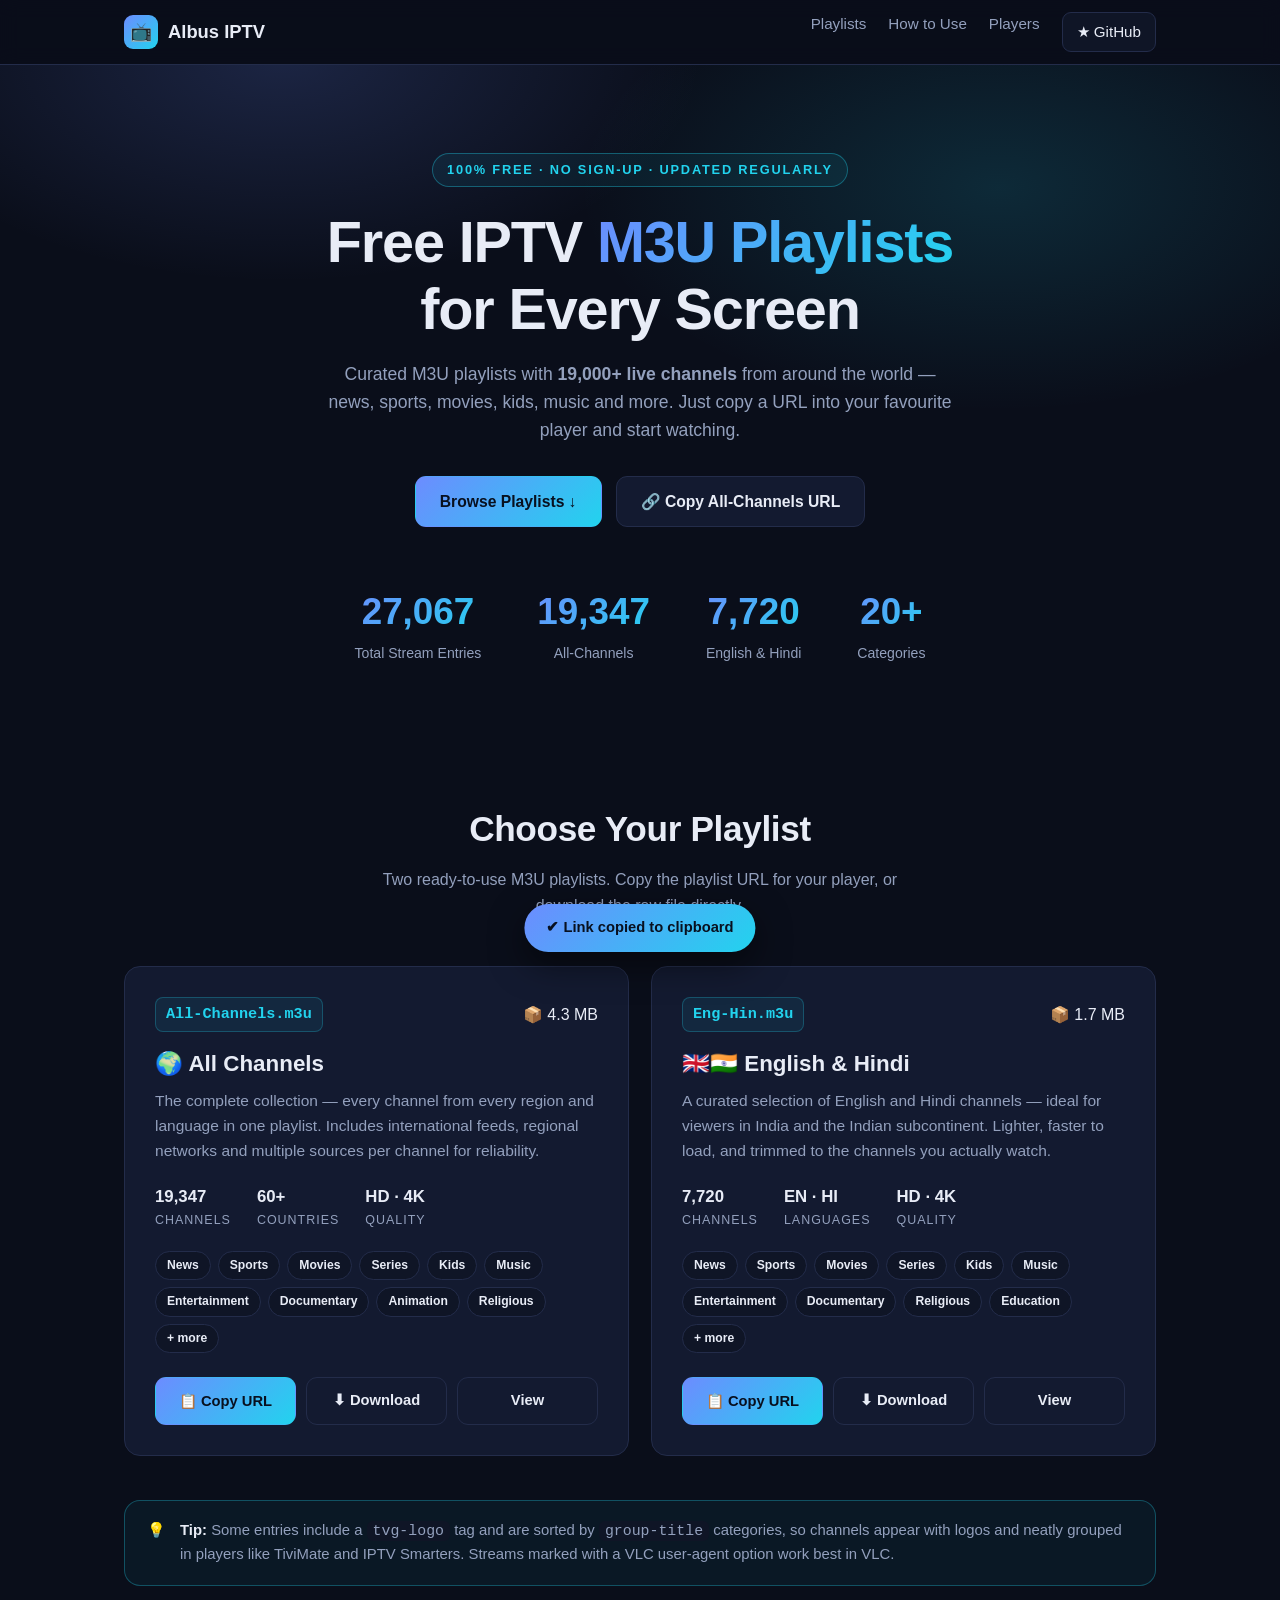
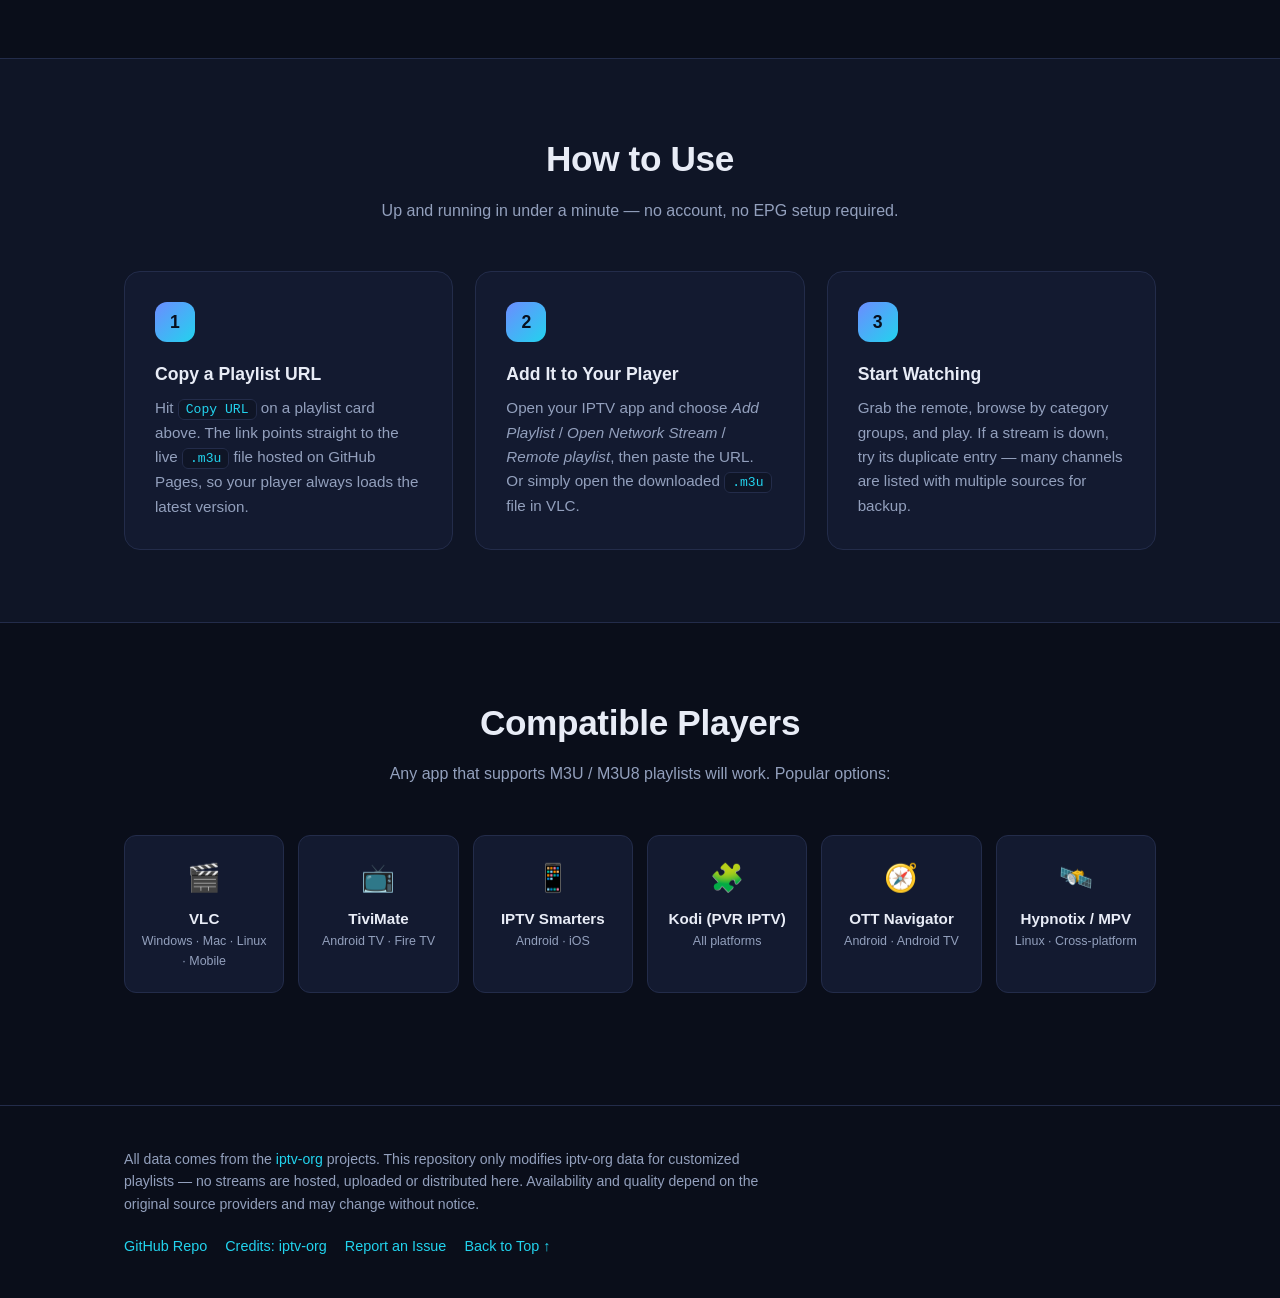
==== index.html @ b6172f41 "Add README and index.html for IPTV project" ====
<!DOCTYPE html>
<html lang="en">
<head>
<meta charset="UTF-8">
<meta name="viewport" content="width=device-width, initial-scale=1.0">
<title>Albus IPTV — Free M3U Playlists</title>
<meta name="description" content="Free IPTV M3U playlists with 19,000+ live TV channels. All-Channels (worldwide) and Eng-Hin (English & Hindi) playlists for VLC, TiviMate, Kodi, IPTV Smarters and more.">
<link rel="icon" href="data:image/svg+xml,%3Csvg xmlns='http://www.w3.org/2000/svg' viewBox='0 0 100 100'%3E%3Ctext y='.9em' font-size='90'%3E%F0%9F%93%BA%3C/text%3E%3C/svg%3E">
<style>
  :root {
    --bg: #0a0e1a;
    --bg-soft: #0f1526;
    --card: #131a30;
    --card-border: #232c4a;
    --text: #e8ecf6;
    --muted: #93a0bd;
    --accent: #6c8cff;
    --accent-2: #22d3ee;
    --gradient: linear-gradient(135deg, #6c8cff 0%, #22d3ee 100%);
    --radius: 16px;
  }
  * { margin: 0; padding: 0; box-sizing: border-box; }
  html { scroll-behavior: smooth; }
  body {
    font-family: -apple-system, BlinkMacSystemFont, "Segoe UI", Roboto, Helvetica, Arial, sans-serif;
    background: var(--bg);
    color: var(--text);
    line-height: 1.6;
  }
  a { color: var(--accent-2); text-decoration: none; }
  a:hover { text-decoration: underline; }

  .container { max-width: 1080px; margin: 0 auto; padding: 0 24px; }

  /* Nav */
  nav {
    position: sticky; top: 0; z-index: 50;
    background: rgba(10, 14, 26, 0.85);
    backdrop-filter: blur(10px);
    border-bottom: 1px solid var(--card-border);
  }
  .nav-inner { display: flex; align-items: center; justify-content: space-between; height: 64px; }
  .logo { font-weight: 700; font-size: 1.15rem; color: var(--text); display: flex; align-items: center; gap: 10px; }
  .logo:hover { text-decoration: none; }
  .logo-badge {
    width: 34px; height: 34px; border-radius: 9px;
    background: var(--gradient); display: grid; place-items: center; font-size: 18px;
  }
  .nav-links { display: flex; gap: 22px; font-size: 0.95rem; }
  .nav-links a { color: var(--muted); }
  .nav-links a:hover { color: var(--text); }
  .nav-links .btn-gh {
    color: var(--text); border: 1px solid var(--card-border);
    padding: 7px 14px; border-radius: 9px; background: var(--bg-soft);
  }
  .nav-links .btn-gh:hover { border-color: var(--accent); text-decoration: none; }

  /* Hero */
  .hero { text-align: center; padding: 88px 24px 64px; position: relative; overflow: hidden; }
  .hero::before {
    content: ""; position: absolute; inset: -40% -20% auto; height: 130%;
    background:
      radial-gradient(600px 320px at 30% 30%, rgba(108, 140, 255, 0.18), transparent 70%),
      radial-gradient(600px 320px at 70% 45%, rgba(34, 211, 238, 0.14), transparent 70%);
    pointer-events: none;
  }
  .hero > * { position: relative; }
  .hero .eyebrow {
    display: inline-block; font-size: 0.8rem; font-weight: 600; letter-spacing: 0.14em;
    text-transform: uppercase; color: var(--accent-2);
    border: 1px solid rgba(34, 211, 238, 0.35); border-radius: 999px;
    padding: 6px 14px; margin-bottom: 22px; background: rgba(34, 211, 238, 0.07);
  }
  .hero h1 {
    font-size: clamp(2.2rem, 6vw, 3.6rem); font-weight: 800; line-height: 1.15;
    letter-spacing: -0.02em;
  }
  .hero h1 .grad {
    background: var(--gradient);
    -webkit-background-clip: text; background-clip: text;
    -webkit-text-fill-color: transparent; color: transparent;
  }
  .hero p.sub {
    max-width: 640px; margin: 18px auto 32px; color: var(--muted);
    font-size: 1.1rem;
  }
  .hero-ctas { display: flex; gap: 14px; justify-content: center; flex-wrap: wrap; }

  .btn {
    display: inline-flex; align-items: center; gap: 9px;
    padding: 12px 24px; border-radius: 11px; font-weight: 600; font-size: 0.98rem;
    cursor: pointer; border: 1px solid transparent; transition: 0.18s ease;
  }
  .btn:hover { text-decoration: none; transform: translateY(-2px); }
  .btn-primary { background: var(--gradient); color: #08101f; }
  .btn-primary:hover { box-shadow: 0 10px 30px rgba(84, 150, 255, 0.35); }
  .btn-ghost { background: var(--card); border-color: var(--card-border); color: var(--text); }
  .btn-ghost:hover { border-color: var(--accent); }

  .hero-stats {
    display: flex; justify-content: center; gap: clamp(18px, 5vw, 56px);
    margin-top: 56px; flex-wrap: wrap;
  }
  .stat { text-align: center; }
  .stat .num {
    font-size: clamp(1.6rem, 4vw, 2.3rem); font-weight: 800;
    background: var(--gradient);
    -webkit-background-clip: text; background-clip: text;
    -webkit-text-fill-color: transparent; color: transparent;
  }
  .stat .lbl { color: var(--muted); font-size: 0.88rem; }

  /* Sections */
  section { padding: 72px 0; }
  .section-head { text-align: center; margin-bottom: 48px; }
  .section-head h2 { font-size: clamp(1.6rem, 4vw, 2.2rem); font-weight: 800; letter-spacing: -0.01em; }
  .section-head p { color: var(--muted); max-width: 560px; margin: 10px auto 0; }

  /* Playlist cards */
  .grid-2 { display: grid; grid-template-columns: repeat(auto-fit, minmax(320px, 1fr)); gap: 22px; }
  .card {
    background: var(--card); border: 1px solid var(--card-border);
    border-radius: var(--radius); padding: 30px;
    display: flex; flex-direction: column; transition: 0.2s ease;
  }
  .card:hover { transform: translateY(-4px); border-color: rgba(108, 140, 255, 0.55); box-shadow: 0 18px 44px rgba(0, 0, 0, 0.4); }
  .card .card-top { display: flex; align-items: center; justify-content: space-between; margin-bottom: 14px; }
  .card .file-name {
    font-family: ui-monospace, SFMono-Regular, Menlo, Consolas, monospace;
    font-size: 0.95rem; font-weight: 600; color: var(--accent-2);
    background: rgba(34, 211, 238, 0.08); border: 1px solid rgba(34, 211, 238, 0.25);
    border-radius: 8px; padding: 4px 10px; word-break: break-all;
  }
  .card h3 { font-size: 1.4rem; margin-bottom: 8px; }
  .card p.desc { color: var(--muted); font-size: 0.97rem; margin-bottom: 20px; flex-grow: 1; }
  .card .metrics { display: flex; gap: 26px; margin-bottom: 20px; flex-wrap: wrap; }
  .metric .v { font-weight: 700; font-size: 1.05rem; }
  .metric .k { font-size: 0.78rem; color: var(--muted); text-transform: uppercase; letter-spacing: 0.08em; }
  .chips { display: flex; flex-wrap: wrap; gap: 7px; margin-bottom: 24px; }
  .chip {
    font-size: 0.76rem; font-weight: 600; color: var(--text);
    background: var(--bg-soft); border: 1px solid var(--card-border);
    border-radius: 999px; padding: 4px 11px;
  }
  .card-actions { display: flex; gap: 10px; flex-wrap: wrap; }
  .card-actions .btn { flex: 1; justify-content: center; padding: 11px 14px; font-size: 0.92rem; min-width: 130px; }

  /* How to */
  .steps { display: grid; grid-template-columns: repeat(auto-fit, minmax(260px, 1fr)); gap: 22px; counter-reset: step; }
  .step {
    background: var(--card); border: 1px solid var(--card-border);
    border-radius: var(--radius); padding: 30px; position: relative;
  }
  .step .n {
    width: 40px; height: 40px; border-radius: 12px; background: var(--gradient);
    color: #08101f; font-weight: 800; font-size: 1.1rem;
    display: grid; place-items: center; margin-bottom: 18px;
  }
  .step h3 { font-size: 1.1rem; margin-bottom: 8px; }
  .step p { color: var(--muted); font-size: 0.95rem; }
  .step code {
    background: var(--bg-soft); border: 1px solid var(--card-border);
    border-radius: 6px; padding: 2px 7px; font-size: 0.86em; color: var(--accent-2);
  }

  /* Players */
  .players { display: grid; grid-template-columns: repeat(auto-fit, minmax(160px, 1fr)); gap: 14px; }
  .player {
    background: var(--card); border: 1px solid var(--card-border); border-radius: 12px;
    padding: 20px 16px; text-align: center; transition: 0.18s;
  }
  .player:hover { border-color: var(--accent); transform: translateY(-3px); }
  .player .ico { font-size: 1.7rem; margin-bottom: 8px; }
  .player .name { font-weight: 700; font-size: 0.95rem; }
  .player .plat { font-size: 0.78rem; color: var(--muted); }

  /* Note box */
  .note {
    margin-top: 44px; border: 1px solid rgba(34, 211, 238, 0.3); border-radius: var(--radius);
    background: rgba(34, 211, 238, 0.05); padding: 18px 22px;
    display: flex; gap: 14px; align-items: flex-start; font-size: 0.93rem; color: var(--muted);
  }
  .note strong { color: var(--text); }

  /* Footer */
  footer { border-top: 1px solid var(--card-border); padding: 42px 0; margin-top: 40px; }
  .foot-inner { display: flex; justify-content: space-between; gap: 20px; flex-wrap: wrap; align-items: center; }
  .foot-inner p { color: var(--muted); font-size: 0.88rem; max-width: 640px; }
  .foot-links { display: flex; gap: 18px; font-size: 0.9rem; }

  /* Toast */
  #toast {
    position: fixed; bottom: 28px; left: 50%; transform: translateX(-50%) translateY(80px);
    background: var(--gradient); color: #08101f; font-weight: 700;
    padding: 12px 22px; border-radius: 999px; font-size: 0.92rem;
    box-shadow: 0 12px 34px rgba(0, 0, 0, 0.5); transition: transform 0.25s ease; z-index: 99;
  }
  #toast.show { transform: translateX(-50%) translateY(0); }

  @media (max-width: 640px) {
    .nav-links a:not(.btn-gh) { display: none; }
    .hero { padding: 60px 16px 48px; }
    section { padding: 52px 0; }
  }
</style>
</head>
<body>

<nav>
  <div class="container nav-inner">
    <a class="logo" href="#top">
      <span class="logo-badge">📺</span> Albus&nbsp;IPTV
    </a>
    <div class="nav-links">
      <a href="#playlists">Playlists</a>
      <a href="#how-to">How to Use</a>
      <a href="#players">Players</a>
      <a class="btn-gh" href="https://github.com/albus-percival/iptv" target="_blank" rel="noopener">★ GitHub</a>
    </div>
  </div>
</nav>

<header class="hero" id="top">
  <span class="eyebrow">100% Free · No Sign-up · Updated Regularly</span>
  <h1>Free IPTV <span class="grad">M3U Playlists</span><br>for Every Screen</h1>
  <p class="sub">
    Curated M3U playlists with <strong>19,000+ live channels</strong> from around the world —
    news, sports, movies, kids, music and more. Just copy a URL into your favourite player and start watching.
  </p>
  <div class="hero-ctas">
    <a class="btn btn-primary" href="#playlists">Browse Playlists ↓</a>
    <button class="btn btn-ghost" onclick="copyPlaylist('All-Channels.m3u', this)">🔗 Copy All-Channels URL</button>
  </div>
  <div class="hero-stats">
    <div class="stat"><div class="num">27,067</div><div class="lbl">Total Stream Entries</div></div>
    <div class="stat"><div class="num">19,347</div><div class="lbl">All-Channels</div></div>
    <div class="stat"><div class="num">7,720</div><div class="lbl">English & Hindi</div></div>
    <div class="stat"><div class="num">20+</div><div class="lbl">Categories</div></div>
  </div>
</header>

<section id="playlists">
  <div class="container">
    <div class="section-head">
      <h2>Choose Your Playlist</h2>
      <p>Two ready-to-use M3U playlists. Copy the playlist URL for your player, or download the raw file directly.</p>
    </div>

    <div class="grid-2">
      <!-- All Channels -->
      <div class="card">
        <div class="card-top">
          <span class="file-name">All-Channels.m3u</span>
          <span title="4.3 MB">📦 4.3&nbsp;MB</span>
        </div>
        <h3>🌍 All Channels</h3>
        <p class="desc">
          The complete collection — every channel from every region and language in one playlist.
          Includes international feeds, regional networks and multiple sources per channel for reliability.
        </p>
        <div class="metrics">
          <div class="metric"><div class="v">19,347</div><div class="k">Channels</div></div>
          <div class="metric"><div class="v">60+</div><div class="k">Countries</div></div>
          <div class="metric"><div class="v">HD · 4K</div><div class="k">Quality</div></div>
        </div>
        <div class="chips">
          <span class="chip">News</span><span class="chip">Sports</span><span class="chip">Movies</span>
          <span class="chip">Series</span><span class="chip">Kids</span><span class="chip">Music</span>
          <span class="chip">Entertainment</span><span class="chip">Documentary</span>
          <span class="chip">Animation</span><span class="chip">Religious</span><span class="chip">+ more</span>
        </div>
        <div class="card-actions">
          <button class="btn btn-primary" onclick="copyPlaylist('All-Channels.m3u', this)">📋 Copy URL</button>
          <a class="btn btn-ghost" href="All-Channels.m3u" download>⬇ Download</a>
          <a class="btn btn-ghost" href="All-Channels.m3u" target="_blank" rel="noopener">View</a>
        </div>
      </div>

      <!-- Eng-Hin -->
      <div class="card">
        <div class="card-top">
          <span class="file-name">Eng-Hin.m3u</span>
          <span title="1.7 MB">📦 1.7&nbsp;MB</span>
        </div>
        <h3>🇬🇧🇮🇳 English & Hindi</h3>
        <p class="desc">
          A curated selection of English and Hindi channels — ideal for viewers in India and the Indian
          subcontinent. Lighter, faster to load, and trimmed to the channels you actually watch.
        </p>
        <div class="metrics">
          <div class="metric"><div class="v">7,720</div><div class="k">Channels</div></div>
          <div class="metric"><div class="v">EN · HI</div><div class="k">Languages</div></div>
          <div class="metric"><div class="v">HD · 4K</div><div class="k">Quality</div></div>
        </div>
        <div class="chips">
          <span class="chip">News</span><span class="chip">Sports</span><span class="chip">Movies</span>
          <span class="chip">Series</span><span class="chip">Kids</span><span class="chip">Music</span>
          <span class="chip">Entertainment</span><span class="chip">Documentary</span>
          <span class="chip">Religious</span><span class="chip">Education</span><span class="chip">+ more</span>
        </div>
        <div class="card-actions">
          <button class="btn btn-primary" onclick="copyPlaylist('Eng-Hin.m3u', this)">📋 Copy URL</button>
          <a class="btn btn-ghost" href="Eng-Hin.m3u" download>⬇ Download</a>
          <a class="btn btn-ghost" href="Eng-Hin.m3u" target="_blank" rel="noopener">View</a>
        </div>
      </div>
    </div>

    <div class="note">
      <span>💡</span>
      <span><strong>Tip:</strong> Some entries include a <code style="background:var(--bg-soft);padding:2px 6px;border-radius:6px;">tvg-logo</code> tag and are sorted by
      <code style="background:var(--bg-soft);padding:2px 6px;border-radius:6px;">group-title</code> categories, so channels appear with logos and neatly grouped in players
      like TiviMate and IPTV Smarters. Streams marked with a VLC user-agent option work best in VLC.</span>
    </div>
  </div>
</section>

<section id="how-to" style="background: var(--bg-soft); border-top: 1px solid var(--card-border); border-bottom: 1px solid var(--card-border);">
  <div class="container">
    <div class="section-head">
      <h2>How to Use</h2>
      <p>Up and running in under a minute — no account, no EPG setup required.</p>
    </div>
    <div class="steps">
      <div class="step">
        <div class="n">1</div>
        <h3>Copy a Playlist URL</h3>
        <p>Hit <code>Copy URL</code> on a playlist card above. The link points straight to the live
        <code>.m3u</code> file hosted on GitHub Pages, so your player always loads the latest version.</p>
      </div>
      <div class="step">
        <div class="n">2</div>
        <h3>Add It to Your Player</h3>
        <p>Open your IPTV app and choose <em>Add Playlist</em> / <em>Open Network Stream</em> / <em>Remote playlist</em>,
        then paste the URL. Or simply open the downloaded <code>.m3u</code> file in VLC.</p>
      </div>
      <div class="step">
        <div class="n">3</div>
        <h3>Start Watching</h3>
        <p>Grab the remote, browse by category groups, and play. If a stream is down, try its duplicate
        entry — many channels are listed with multiple sources for backup.</p>
      </div>
    </div>
  </div>
</section>

<section id="players">
  <div class="container">
    <div class="section-head">
      <h2>Compatible Players</h2>
      <p>Any app that supports M3U / M3U8 playlists will work. Popular options:</p>
    </div>
    <div class="players">
      <div class="player"><div class="ico">🎬</div><div class="name">VLC</div><div class="plat">Windows · Mac · Linux · Mobile</div></div>
      <div class="player"><div class="ico">📺</div><div class="name">TiviMate</div><div class="plat">Android TV · Fire TV</div></div>
      <div class="player"><div class="ico">📱</div><div class="name">IPTV Smarters</div><div class="plat">Android · iOS</div></div>
      <div class="player"><div class="ico">🧩</div><div class="name">Kodi (PVR IPTV)</div><div class="plat">All platforms</div></div>
      <div class="player"><div class="ico">🧭</div><div class="name">OTT Navigator</div><div class="plat">Android · Android TV</div></div>
      <div class="player"><div class="ico">🛰️</div><div class="name">Hypnotix / MPV</div><div class="plat">Linux · Cross-platform</div></div>
    </div>
  </div>
</section>

<footer>
  <div class="container foot-inner">
    <p>
      All data comes from the <a href="https://github.com/iptv-org" target="_blank" rel="noopener">iptv-org</a> projects.
      This repository only modifies iptv-org data for customized playlists — no streams are hosted,
      uploaded or distributed here. Availability and quality depend on the original source providers and may change without notice.
    </p>
    <div class="foot-links">
      <a href="https://github.com/albus-percival/iptv" target="_blank" rel="noopener">GitHub Repo</a>
      <a href="https://github.com/iptv-org/iptv" target="_blank" rel="noopener">Credits: iptv-org</a>
      <a href="https://github.com/albus-percival/iptv/issues" target="_blank" rel="noopener">Report an Issue</a>
      <a href="#top">Back to Top ↑</a>
    </div>
  </div>
</footer>

<div id="toast">✔ Link copied to clipboard</div>

<script>
  function copyPlaylist(file, btn) {
    var url = new URL(file, window.location.href).href;
    var done = function () {
      var t = document.getElementById('toast');
      t.textContent = '✔ ' + url + ' copied!';
      t.classList.add('show');
      clearTimeout(t._h);
      t._h = setTimeout(function () { t.classList.remove('show'); }, 2600);
    };
    var fallback = function () {
      var ta = document.createElement('textarea');
      ta.value = url;
      ta.style.position = 'fixed'; ta.style.opacity = '0';
      document.body.appendChild(ta);
      ta.select();
      try { document.execCommand('copy'); done(); }
      catch (e) { window.prompt('Copy this URL:', url); }
      document.body.removeChild(ta);
    };
    if (navigator.clipboard && window.isSecureContext) {
      navigator.clipboard.writeText(url).then(done, fallback);
    } else {
      fallback();
    }
  }
</script>

</body>
</html>
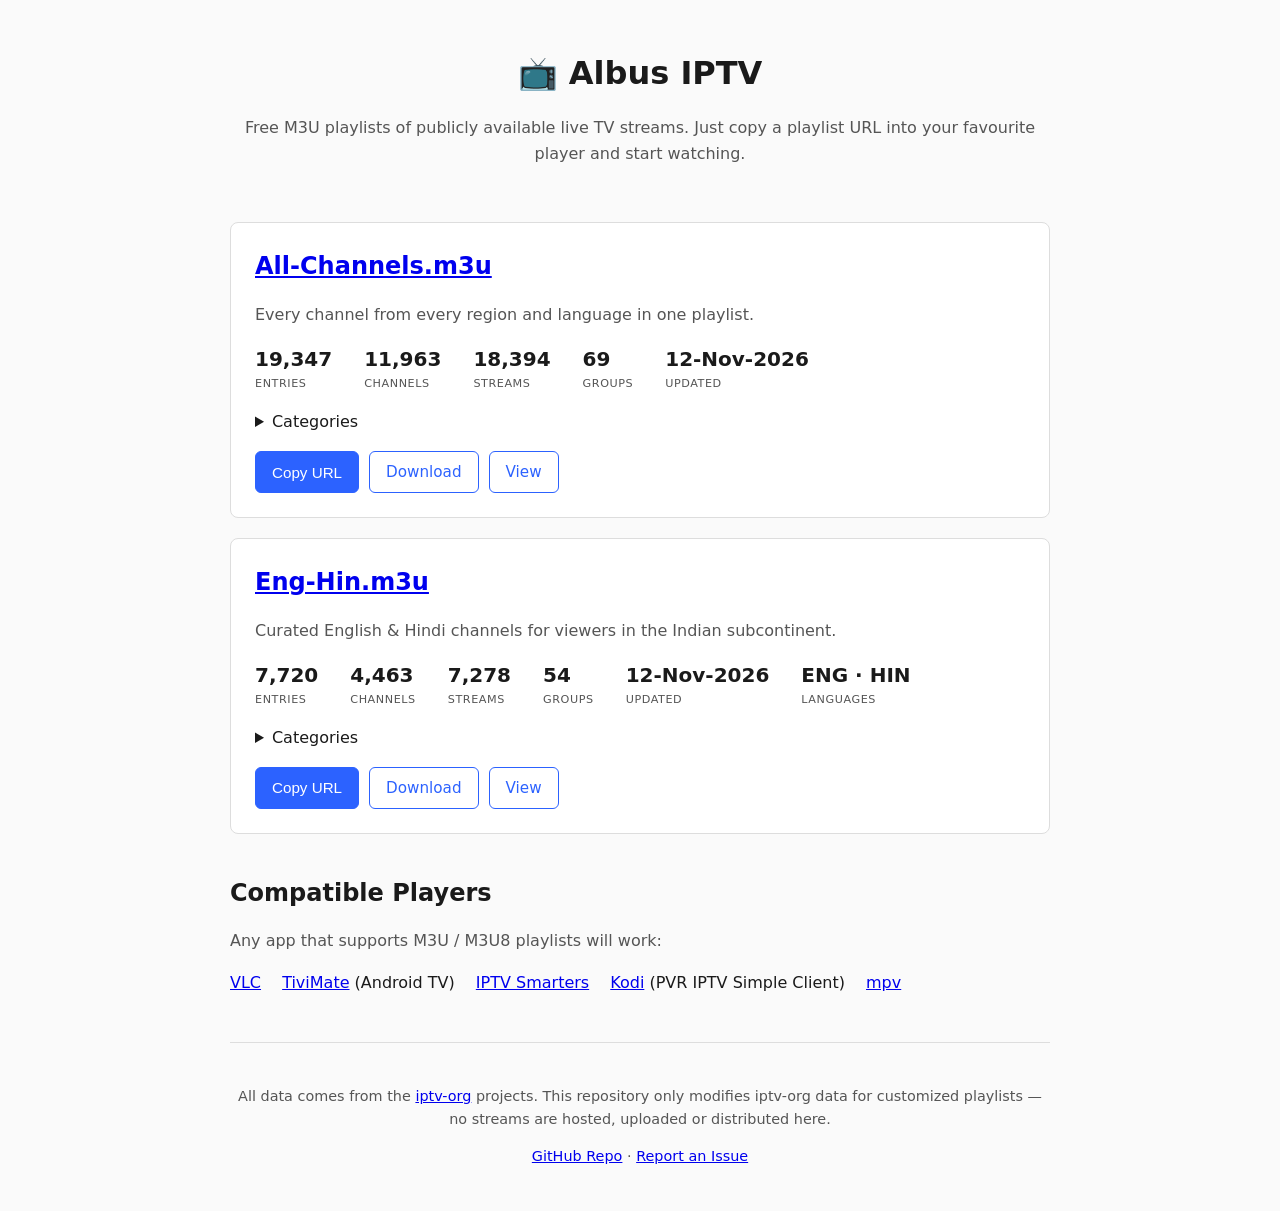
==== commit 4acbf8ed: "Refactor landing page structure and styles; add playlist stats functionality - Reorganized HTML stru" ====
--- a/index.html
+++ b/index.html
@@ -1,411 +1,86 @@
 <!DOCTYPE html>
 <html lang="en">
+
 <head>
-<meta charset="UTF-8">
-<meta name="viewport" content="width=device-width, initial-scale=1.0">
-<title>Albus IPTV — Free M3U Playlists</title>
-<meta name="description" content="Free IPTV M3U playlists with 19,000+ live TV channels. All-Channels (worldwide) and Eng-Hin (English & Hindi) playlists for VLC, TiviMate, Kodi, IPTV Smarters and more.">
-<link rel="icon" href="data:image/svg+xml,%3Csvg xmlns='http://www.w3.org/2000/svg' viewBox='0 0 100 100'%3E%3Ctext y='.9em' font-size='90'%3E%F0%9F%93%BA%3C/text%3E%3C/svg%3E">
-<style>
-  :root {
-    --bg: #0a0e1a;
-    --bg-soft: #0f1526;
-    --card: #131a30;
-    --card-border: #232c4a;
-    --text: #e8ecf6;
-    --muted: #93a0bd;
-    --accent: #6c8cff;
-    --accent-2: #22d3ee;
-    --gradient: linear-gradient(135deg, #6c8cff 0%, #22d3ee 100%);
-    --radius: 16px;
-  }
-  * { margin: 0; padding: 0; box-sizing: border-box; }
-  html { scroll-behavior: smooth; }
-  body {
-    font-family: -apple-system, BlinkMacSystemFont, "Segoe UI", Roboto, Helvetica, Arial, sans-serif;
-    background: var(--bg);
-    color: var(--text);
-    line-height: 1.6;
-  }
-  a { color: var(--accent-2); text-decoration: none; }
-  a:hover { text-decoration: underline; }
+	<meta charset="UTF-8">
+	<meta name="viewport" content="width=device-width, initial-scale=1.0">
+	<title>Albus IPTV — Free M3U Playlists</title>
+	<meta name="description"
+		content="Free M3U playlists generated from publicly available streams. All-Channels (worldwide) and Eng-Hin (English & Hindi) playlists for VLC, TiviMate, Kodi and more.">
+	<link rel="icon"
+		href="data:image/svg+xml,%3Csvg xmlns='http://www.w3.org/2000/svg' viewBox='0 0 100 100'%3E%3Ctext y='.9em' font-size='90'%3E%F0%9F%93%BA%3C/text%3E%3C/svg%3E">
+	<link rel="stylesheet" href="style.css">
+</head>
 
-  .container { max-width: 1080px; margin: 0 auto; padding: 0 24px; }
+<body>
+	<div class="container">
+		<header>
+			<h1>📺 Albus IPTV</h1>
+			<p class="muted">
+				Free M3U playlists of publicly available live TV streams.
+				Just copy a playlist URL into your favourite player and start watching.
+			</p>
+		</header>
 
-  /* Nav */
-  nav {
-    position: sticky; top: 0; z-index: 50;
-    background: rgba(10, 14, 26, 0.85);
-    backdrop-filter: blur(10px);
-    border-bottom: 1px solid var(--card-border);
-  }
-  .nav-inner { display: flex; align-items: center; justify-content: space-between; height: 64px; }
-  .logo { font-weight: 700; font-size: 1.15rem; color: var(--text); display: flex; align-items: center; gap: 10px; }
-  .logo:hover { text-decoration: none; }
-  .logo-badge {
-    width: 34px; height: 34px; border-radius: 9px;
-    background: var(--gradient); display: grid; place-items: center; font-size: 18px;
-  }
-  .nav-links { display: flex; gap: 22px; font-size: 0.95rem; }
-  .nav-links a { color: var(--muted); }
-  .nav-links a:hover { color: var(--text); }
-  .nav-links .btn-gh {
-    color: var(--text); border: 1px solid var(--card-border);
-    padding: 7px 14px; border-radius: 9px; background: var(--bg-soft);
-  }
-  .nav-links .btn-gh:hover { border-color: var(--accent); text-decoration: none; }
+		<main class="playlists">
+			<section class="playlist" data-stats="All-Channels.stats.json">
+				<h2><a href="All-Channels.m3u">All-Channels.m3u</a></h2>
+				<p class="muted">Every channel from every region and language in one playlist.</p>
+				<ul class="stats"></ul>
+				<details class="groups" hidden>
+					<summary>Categories</summary>
+					<table></table>
+				</details>
+				<div class="actions">
+					<button class="copy" data-file="All-Channels.m3u">Copy URL</button>
+					<a class="btn" href="All-Channels.m3u" download>Download</a>
+					<a class="btn" href="All-Channels.m3u" target="_blank" rel="noopener">View</a>
+				</div>
+			</section>
 
-  /* Hero */
-  .hero { text-align: center; padding: 88px 24px 64px; position: relative; overflow: hidden; }
-  .hero::before {
-    content: ""; position: absolute; inset: -40% -20% auto; height: 130%;
-    background:
-      radial-gradient(600px 320px at 30% 30%, rgba(108, 140, 255, 0.18), transparent 70%),
-      radial-gradient(600px 320px at 70% 45%, rgba(34, 211, 238, 0.14), transparent 70%);
-    pointer-events: none;
-  }
-  .hero > * { position: relative; }
-  .hero .eyebrow {
-    display: inline-block; font-size: 0.8rem; font-weight: 600; letter-spacing: 0.14em;
-    text-transform: uppercase; color: var(--accent-2);
-    border: 1px solid rgba(34, 211, 238, 0.35); border-radius: 999px;
-    padding: 6px 14px; margin-bottom: 22px; background: rgba(34, 211, 238, 0.07);
-  }
-  .hero h1 {
-    font-size: clamp(2.2rem, 6vw, 3.6rem); font-weight: 800; line-height: 1.15;
-    letter-spacing: -0.02em;
-  }
-  .hero h1 .grad {
-    background: var(--gradient);
-    -webkit-background-clip: text; background-clip: text;
-    -webkit-text-fill-color: transparent; color: transparent;
-  }
-  .hero p.sub {
-    max-width: 640px; margin: 18px auto 32px; color: var(--muted);
-    font-size: 1.1rem;
-  }
-  .hero-ctas { display: flex; gap: 14px; justify-content: center; flex-wrap: wrap; }
+			<section class="playlist" data-stats="Eng-Hin.stats.json">
+				<h2><a href="Eng-Hin.m3u">Eng-Hin.m3u</a></h2>
+				<p class="muted">Curated English & Hindi channels for viewers in the Indian subcontinent.</p>
+				<ul class="stats"></ul>
+				<details class="groups" hidden>
+					<summary>Categories</summary>
+					<table></table>
+				</details>
+				<div class="actions">
+					<button class="copy" data-file="Eng-Hin.m3u">Copy URL</button>
+					<a class="btn" href="Eng-Hin.m3u" download>Download</a>
+					<a class="btn" href="Eng-Hin.m3u" target="_blank" rel="noopener">View</a>
+				</div>
+			</section>
+		</main>
 
-  .btn {
-    display: inline-flex; align-items: center; gap: 9px;
-    padding: 12px 24px; border-radius: 11px; font-weight: 600; font-size: 0.98rem;
-    cursor: pointer; border: 1px solid transparent; transition: 0.18s ease;
-  }
-  .btn:hover { text-decoration: none; transform: translateY(-2px); }
-  .btn-primary { background: var(--gradient); color: #08101f; }
-  .btn-primary:hover { box-shadow: 0 10px 30px rgba(84, 150, 255, 0.35); }
-  .btn-ghost { background: var(--card); border-color: var(--card-border); color: var(--text); }
-  .btn-ghost:hover { border-color: var(--accent); }
+		<section class="players">
+			<h2>Compatible Players</h2>
+			<p class="muted">Any app that supports M3U / M3U8 playlists will work:</p>
+			<ul>
+				<li><a href="https://www.videolan.org/vlc/" target="_blank" rel="noopener">VLC</a></li>
+				<li><a href="https://tivimate.com/" target="_blank" rel="noopener">TiviMate</a> (Android TV)</li>
+				<li><a href="https://www.iptvsmarters.com/" target="_blank" rel="noopener">IPTV Smarters</a></li>
+				<li><a href="https://kodi.tv/" target="_blank" rel="noopener">Kodi</a> (PVR IPTV Simple Client)</li>
+				<li><a href="https://mpv.io/" target="_blank" rel="noopener">mpv</a></li>
+			</ul>
+		</section>
 
-  .hero-stats {
-    display: flex; justify-content: center; gap: clamp(18px, 5vw, 56px);
-    margin-top: 56px; flex-wrap: wrap;
-  }
-  .stat { text-align: center; }
-  .stat .num {
-    font-size: clamp(1.6rem, 4vw, 2.3rem); font-weight: 800;
-    background: var(--gradient);
-    -webkit-background-clip: text; background-clip: text;
-    -webkit-text-fill-color: transparent; color: transparent;
-  }
-  .stat .lbl { color: var(--muted); font-size: 0.88rem; }
+		<footer>
+			<p>
+				All data comes from the <a href="https://github.com/iptv-org" target="_blank"
+					rel="noopener">iptv-org</a> projects.
+				This repository only modifies iptv-org data for customized playlists — no streams are
+				hosted, uploaded or distributed here.
+			</p>
+			<p>
+				<a href="https://github.com/albus-percival/iptv" target="_blank" rel="noopener">GitHub Repo</a> ·
+				<a href="https://github.com/albus-percival/iptv/issues" target="_blank" rel="noopener">Report an Issue</a>
+			</p>
+		</footer>
+	</div>
 
-  /* Sections */
-  section { padding: 72px 0; }
-  .section-head { text-align: center; margin-bottom: 48px; }
-  .section-head h2 { font-size: clamp(1.6rem, 4vw, 2.2rem); font-weight: 800; letter-spacing: -0.01em; }
-  .section-head p { color: var(--muted); max-width: 560px; margin: 10px auto 0; }
+	<script src="app.js"></script>
+</body>
 
-  /* Playlist cards */
-  .grid-2 { display: grid; grid-template-columns: repeat(auto-fit, minmax(320px, 1fr)); gap: 22px; }
-  .card {
-    background: var(--card); border: 1px solid var(--card-border);
-    border-radius: var(--radius); padding: 30px;
-    display: flex; flex-direction: column; transition: 0.2s ease;
-  }
-  .card:hover { transform: translateY(-4px); border-color: rgba(108, 140, 255, 0.55); box-shadow: 0 18px 44px rgba(0, 0, 0, 0.4); }
-  .card .card-top { display: flex; align-items: center; justify-content: space-between; margin-bottom: 14px; }
-  .card .file-name {
-    font-family: ui-monospace, SFMono-Regular, Menlo, Consolas, monospace;
-    font-size: 0.95rem; font-weight: 600; color: var(--accent-2);
-    background: rgba(34, 211, 238, 0.08); border: 1px solid rgba(34, 211, 238, 0.25);
-    border-radius: 8px; padding: 4px 10px; word-break: break-all;
-  }
-  .card h3 { font-size: 1.4rem; margin-bottom: 8px; }
-  .card p.desc { color: var(--muted); font-size: 0.97rem; margin-bottom: 20px; flex-grow: 1; }
-  .card .metrics { display: flex; gap: 26px; margin-bottom: 20px; flex-wrap: wrap; }
-  .metric .v { font-weight: 700; font-size: 1.05rem; }
-  .metric .k { font-size: 0.78rem; color: var(--muted); text-transform: uppercase; letter-spacing: 0.08em; }
-  .chips { display: flex; flex-wrap: wrap; gap: 7px; margin-bottom: 24px; }
-  .chip {
-    font-size: 0.76rem; font-weight: 600; color: var(--text);
-    background: var(--bg-soft); border: 1px solid var(--card-border);
-    border-radius: 999px; padding: 4px 11px;
-  }
-  .card-actions { display: flex; gap: 10px; flex-wrap: wrap; }
-  .card-actions .btn { flex: 1; justify-content: center; padding: 11px 14px; font-size: 0.92rem; min-width: 130px; }
-
-  /* How to */
-  .steps { display: grid; grid-template-columns: repeat(auto-fit, minmax(260px, 1fr)); gap: 22px; counter-reset: step; }
-  .step {
-    background: var(--card); border: 1px solid var(--card-border);
-    border-radius: var(--radius); padding: 30px; position: relative;
-  }
-  .step .n {
-    width: 40px; height: 40px; border-radius: 12px; background: var(--gradient);
-    color: #08101f; font-weight: 800; font-size: 1.1rem;
-    display: grid; place-items: center; margin-bottom: 18px;
-  }
-  .step h3 { font-size: 1.1rem; margin-bottom: 8px; }
-  .step p { color: var(--muted); font-size: 0.95rem; }
-  .step code {
-    background: var(--bg-soft); border: 1px solid var(--card-border);
-    border-radius: 6px; padding: 2px 7px; font-size: 0.86em; color: var(--accent-2);
-  }
-
-  /* Players */
-  .players { display: grid; grid-template-columns: repeat(auto-fit, minmax(160px, 1fr)); gap: 14px; }
-  .player {
-    background: var(--card); border: 1px solid var(--card-border); border-radius: 12px;
-    padding: 20px 16px; text-align: center; transition: 0.18s;
-  }
-  .player:hover { border-color: var(--accent); transform: translateY(-3px); }
-  .player .ico { font-size: 1.7rem; margin-bottom: 8px; }
-  .player .name { font-weight: 700; font-size: 0.95rem; }
-  .player .plat { font-size: 0.78rem; color: var(--muted); }
-
-  /* Note box */
-  .note {
-    margin-top: 44px; border: 1px solid rgba(34, 211, 238, 0.3); border-radius: var(--radius);
-    background: rgba(34, 211, 238, 0.05); padding: 18px 22px;
-    display: flex; gap: 14px; align-items: flex-start; font-size: 0.93rem; color: var(--muted);
-  }
-  .note strong { color: var(--text); }
-
-  /* Footer */
-  footer { border-top: 1px solid var(--card-border); padding: 42px 0; margin-top: 40px; }
-  .foot-inner { display: flex; justify-content: space-between; gap: 20px; flex-wrap: wrap; align-items: center; }
-  .foot-inner p { color: var(--muted); font-size: 0.88rem; max-width: 640px; }
-  .foot-links { display: flex; gap: 18px; font-size: 0.9rem; }
-
-  /* Toast */
-  #toast {
-    position: fixed; bottom: 28px; left: 50%; transform: translateX(-50%) translateY(80px);
-    background: var(--gradient); color: #08101f; font-weight: 700;
-    padding: 12px 22px; border-radius: 999px; font-size: 0.92rem;
-    box-shadow: 0 12px 34px rgba(0, 0, 0, 0.5); transition: transform 0.25s ease; z-index: 99;
-  }
-  #toast.show { transform: translateX(-50%) translateY(0); }
-
-  @media (max-width: 640px) {
-    .nav-links a:not(.btn-gh) { display: none; }
-    .hero { padding: 60px 16px 48px; }
-    section { padding: 52px 0; }
-  }
-</style>
-</head>
-<body>
-
-<nav>
-  <div class="container nav-inner">
-    <a class="logo" href="#top">
-      <span class="logo-badge">📺</span> Albus&nbsp;IPTV
-    </a>
-    <div class="nav-links">
-      <a href="#playlists">Playlists</a>
-      <a href="#how-to">How to Use</a>
-      <a href="#players">Players</a>
-      <a class="btn-gh" href="https://github.com/albus-percival/iptv" target="_blank" rel="noopener">★ GitHub</a>
-    </div>
-  </div>
-</nav>
-
-<header class="hero" id="top">
-  <span class="eyebrow">100% Free · No Sign-up · Updated Regularly</span>
-  <h1>Free IPTV <span class="grad">M3U Playlists</span><br>for Every Screen</h1>
-  <p class="sub">
-    Curated M3U playlists with <strong>19,000+ live channels</strong> from around the world —
-    news, sports, movies, kids, music and more. Just copy a URL into your favourite player and start watching.
-  </p>
-  <div class="hero-ctas">
-    <a class="btn btn-primary" href="#playlists">Browse Playlists ↓</a>
-    <button class="btn btn-ghost" onclick="copyPlaylist('All-Channels.m3u', this)">🔗 Copy All-Channels URL</button>
-  </div>
-  <div class="hero-stats">
-    <div class="stat"><div class="num">27,067</div><div class="lbl">Total Stream Entries</div></div>
-    <div class="stat"><div class="num">19,347</div><div class="lbl">All-Channels</div></div>
-    <div class="stat"><div class="num">7,720</div><div class="lbl">English & Hindi</div></div>
-    <div class="stat"><div class="num">20+</div><div class="lbl">Categories</div></div>
-  </div>
-</header>
-
-<section id="playlists">
-  <div class="container">
-    <div class="section-head">
-      <h2>Choose Your Playlist</h2>
-      <p>Two ready-to-use M3U playlists. Copy the playlist URL for your player, or download the raw file directly.</p>
-    </div>
-
-    <div class="grid-2">
-      <!-- All Channels -->
-      <div class="card">
-        <div class="card-top">
-          <span class="file-name">All-Channels.m3u</span>
-          <span title="4.3 MB">📦 4.3&nbsp;MB</span>
-        </div>
-        <h3>🌍 All Channels</h3>
-        <p class="desc">
-          The complete collection — every channel from every region and language in one playlist.
-          Includes international feeds, regional networks and multiple sources per channel for reliability.
-        </p>
-        <div class="metrics">
-          <div class="metric"><div class="v">19,347</div><div class="k">Channels</div></div>
-          <div class="metric"><div class="v">60+</div><div class="k">Countries</div></div>
-          <div class="metric"><div class="v">HD · 4K</div><div class="k">Quality</div></div>
-        </div>
-        <div class="chips">
-          <span class="chip">News</span><span class="chip">Sports</span><span class="chip">Movies</span>
-          <span class="chip">Series</span><span class="chip">Kids</span><span class="chip">Music</span>
-          <span class="chip">Entertainment</span><span class="chip">Documentary</span>
-          <span class="chip">Animation</span><span class="chip">Religious</span><span class="chip">+ more</span>
-        </div>
-        <div class="card-actions">
-          <button class="btn btn-primary" onclick="copyPlaylist('All-Channels.m3u', this)">📋 Copy URL</button>
-          <a class="btn btn-ghost" href="All-Channels.m3u" download>⬇ Download</a>
-          <a class="btn btn-ghost" href="All-Channels.m3u" target="_blank" rel="noopener">View</a>
-        </div>
-      </div>
-
-      <!-- Eng-Hin -->
-      <div class="card">
-        <div class="card-top">
-          <span class="file-name">Eng-Hin.m3u</span>
-          <span title="1.7 MB">📦 1.7&nbsp;MB</span>
-        </div>
-        <h3>🇬🇧🇮🇳 English & Hindi</h3>
-        <p class="desc">
-          A curated selection of English and Hindi channels — ideal for viewers in India and the Indian
-          subcontinent. Lighter, faster to load, and trimmed to the channels you actually watch.
-        </p>
-        <div class="metrics">
-          <div class="metric"><div class="v">7,720</div><div class="k">Channels</div></div>
-          <div class="metric"><div class="v">EN · HI</div><div class="k">Languages</div></div>
-          <div class="metric"><div class="v">HD · 4K</div><div class="k">Quality</div></div>
-        </div>
-        <div class="chips">
-          <span class="chip">News</span><span class="chip">Sports</span><span class="chip">Movies</span>
-          <span class="chip">Series</span><span class="chip">Kids</span><span class="chip">Music</span>
-          <span class="chip">Entertainment</span><span class="chip">Documentary</span>
-          <span class="chip">Religious</span><span class="chip">Education</span><span class="chip">+ more</span>
-        </div>
-        <div class="card-actions">
-          <button class="btn btn-primary" onclick="copyPlaylist('Eng-Hin.m3u', this)">📋 Copy URL</button>
-          <a class="btn btn-ghost" href="Eng-Hin.m3u" download>⬇ Download</a>
-          <a class="btn btn-ghost" href="Eng-Hin.m3u" target="_blank" rel="noopener">View</a>
-        </div>
-      </div>
-    </div>
-
-    <div class="note">
-      <span>💡</span>
-      <span><strong>Tip:</strong> Some entries include a <code style="background:var(--bg-soft);padding:2px 6px;border-radius:6px;">tvg-logo</code> tag and are sorted by
-      <code style="background:var(--bg-soft);padding:2px 6px;border-radius:6px;">group-title</code> categories, so channels appear with logos and neatly grouped in players
-      like TiviMate and IPTV Smarters. Streams marked with a VLC user-agent option work best in VLC.</span>
-    </div>
-  </div>
-</section>
-
-<section id="how-to" style="background: var(--bg-soft); border-top: 1px solid var(--card-border); border-bottom: 1px solid var(--card-border);">
-  <div class="container">
-    <div class="section-head">
-      <h2>How to Use</h2>
-      <p>Up and running in under a minute — no account, no EPG setup required.</p>
-    </div>
-    <div class="steps">
-      <div class="step">
-        <div class="n">1</div>
-        <h3>Copy a Playlist URL</h3>
-        <p>Hit <code>Copy URL</code> on a playlist card above. The link points straight to the live
-        <code>.m3u</code> file hosted on GitHub Pages, so your player always loads the latest version.</p>
-      </div>
-      <div class="step">
-        <div class="n">2</div>
-        <h3>Add It to Your Player</h3>
-        <p>Open your IPTV app and choose <em>Add Playlist</em> / <em>Open Network Stream</em> / <em>Remote playlist</em>,
-        then paste the URL. Or simply open the downloaded <code>.m3u</code> file in VLC.</p>
-      </div>
-      <div class="step">
-        <div class="n">3</div>
-        <h3>Start Watching</h3>
-        <p>Grab the remote, browse by category groups, and play. If a stream is down, try its duplicate
-        entry — many channels are listed with multiple sources for backup.</p>
-      </div>
-    </div>
-  </div>
-</section>
-
-<section id="players">
-  <div class="container">
-    <div class="section-head">
-      <h2>Compatible Players</h2>
-      <p>Any app that supports M3U / M3U8 playlists will work. Popular options:</p>
-    </div>
-    <div class="players">
-      <div class="player"><div class="ico">🎬</div><div class="name">VLC</div><div class="plat">Windows · Mac · Linux · Mobile</div></div>
-      <div class="player"><div class="ico">📺</div><div class="name">TiviMate</div><div class="plat">Android TV · Fire TV</div></div>
-      <div class="player"><div class="ico">📱</div><div class="name">IPTV Smarters</div><div class="plat">Android · iOS</div></div>
-      <div class="player"><div class="ico">🧩</div><div class="name">Kodi (PVR IPTV)</div><div class="plat">All platforms</div></div>
-      <div class="player"><div class="ico">🧭</div><div class="name">OTT Navigator</div><div class="plat">Android · Android TV</div></div>
-      <div class="player"><div class="ico">🛰️</div><div class="name">Hypnotix / MPV</div><div class="plat">Linux · Cross-platform</div></div>
-    </div>
-  </div>
-</section>
-
-<footer>
-  <div class="container foot-inner">
-    <p>
-      All data comes from the <a href="https://github.com/iptv-org" target="_blank" rel="noopener">iptv-org</a> projects.
-      This repository only modifies iptv-org data for customized playlists — no streams are hosted,
-      uploaded or distributed here. Availability and quality depend on the original source providers and may change without notice.
-    </p>
-    <div class="foot-links">
-      <a href="https://github.com/albus-percival/iptv" target="_blank" rel="noopener">GitHub Repo</a>
-      <a href="https://github.com/iptv-org/iptv" target="_blank" rel="noopener">Credits: iptv-org</a>
-      <a href="https://github.com/albus-percival/iptv/issues" target="_blank" rel="noopener">Report an Issue</a>
-      <a href="#top">Back to Top ↑</a>
-    </div>
-  </div>
-</footer>
-
-<div id="toast">✔ Link copied to clipboard</div>
-
-<script>
-  function copyPlaylist(file, btn) {
-    var url = new URL(file, window.location.href).href;
-    var done = function () {
-      var t = document.getElementById('toast');
-      t.textContent = '✔ ' + url + ' copied!';
-      t.classList.add('show');
-      clearTimeout(t._h);
-      t._h = setTimeout(function () { t.classList.remove('show'); }, 2600);
-    };
-    var fallback = function () {
-      var ta = document.createElement('textarea');
-      ta.value = url;
-      ta.style.position = 'fixed'; ta.style.opacity = '0';
-      document.body.appendChild(ta);
-      ta.select();
-      try { document.execCommand('copy'); done(); }
-      catch (e) { window.prompt('Copy this URL:', url); }
-      document.body.removeChild(ta);
-    };
-    if (navigator.clipboard && window.isSecureContext) {
-      navigator.clipboard.writeText(url).then(done, fallback);
-    } else {
-      fallback();
-    }
-  }
-</script>
-
-</body>
 </html>
--- a/style.css
+++ b/style.css
@@ -0,0 +1,148 @@
+/* Albus IPTV — minimal landing page styles */
+
+* {
+	box-sizing: border-box;
+}
+
+body {
+	margin: 0;
+	font-family: system-ui, -apple-system, "Segoe UI", Roboto, sans-serif;
+	line-height: 1.6;
+	color: #1a1a1a;
+	background: #fafafa;
+}
+
+.container {
+	max-width: 860px;
+	margin: 0 auto;
+	padding: 0 20px;
+}
+
+header {
+	text-align: center;
+	padding: 48px 0 8px;
+}
+
+h1 {
+	margin: 0 0 8px;
+}
+
+h2 {
+	margin: 0 0 8px;
+}
+
+.muted {
+	color: #555;
+}
+
+/* Playlist cards */
+.playlists {
+	display: grid;
+	gap: 20px;
+	margin: 32px 0;
+}
+
+.playlist {
+	background: #fff;
+	border: 1px solid #ddd;
+	border-radius: 8px;
+	padding: 24px;
+}
+
+/* Stats loaded from .stats.json */
+.stats {
+	display: flex;
+	flex-wrap: wrap;
+	gap: 8px 32px;
+	list-style: none;
+	padding: 0;
+	margin: 16px 0;
+}
+
+.stats li {
+	display: flex;
+	flex-direction: column;
+}
+
+.stats b {
+	font-size: 1.25rem;
+}
+
+.stats small {
+	color: #555;
+	text-transform: uppercase;
+	font-size: 0.7rem;
+	letter-spacing: 0.05em;
+}
+
+.groups {
+	margin: 12px 0;
+}
+
+.groups table {
+	width: 100%;
+	border-collapse: collapse;
+	font-size: 0.9rem;
+}
+
+.groups th,
+.groups td {
+	text-align: left;
+	padding: 4px 8px;
+	border-bottom: 1px solid #eee;
+}
+
+/* Buttons */
+.actions {
+	display: flex;
+	flex-wrap: wrap;
+	gap: 10px;
+	margin-top: 16px;
+}
+
+.btn,
+.copy {
+	display: inline-block;
+	padding: 8px 16px;
+	border: 1px solid #2c62ff;
+	border-radius: 6px;
+	background: #2c62ff;
+	color: #fff;
+	font-size: 0.95rem;
+	cursor: pointer;
+	text-decoration: none;
+}
+
+.btn {
+	background: #fff;
+	color: #2c62ff;
+}
+
+.copy:hover,
+.btn:hover {
+	opacity: 0.85;
+}
+
+/* Players + footer */
+.players {
+	margin: 40px 0;
+}
+
+.players ul {
+	list-style: none;
+	padding: 0;
+	margin: 8px 0;
+}
+
+.players li {
+	display: inline-block;
+	margin: 0 16px 6px 0;
+}
+
+footer {
+	border-top: 1px solid #ddd;
+	padding: 28px 0;
+	text-align: center;
+	font-size: 0.9rem;
+	color: #555;
+}
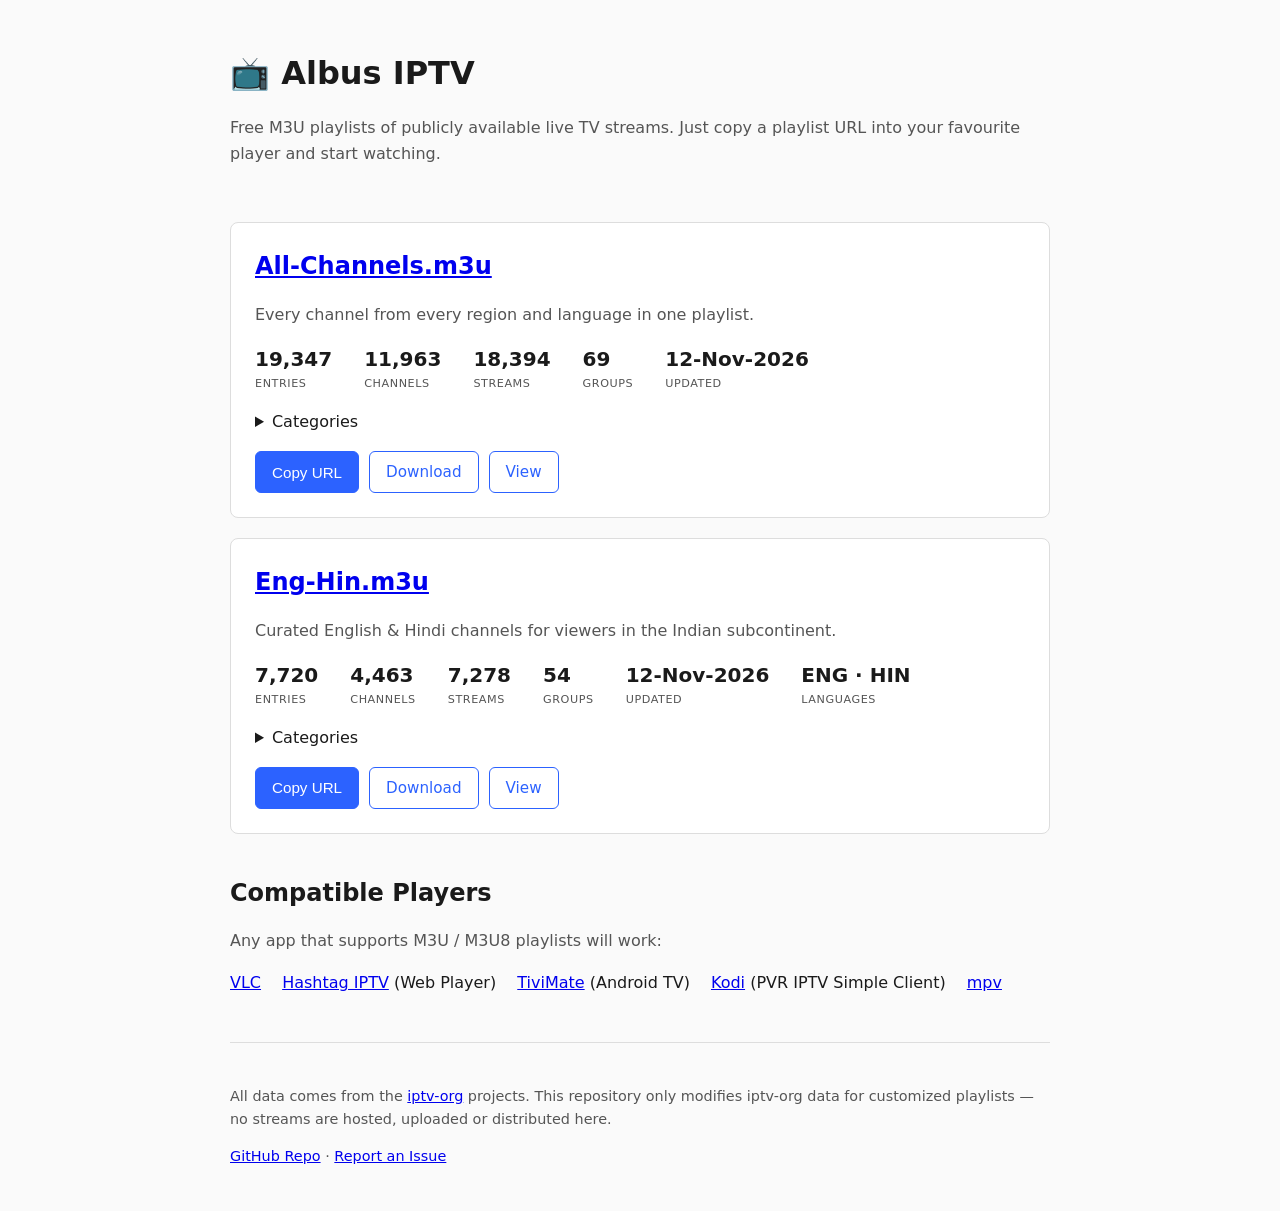
==== commit ef219483: "Refactor project structure: move app.js and style.css to site-files directory, update index.html lin" ====
--- a/index.html
+++ b/index.html
@@ -9,7 +9,7 @@
 		content="Free M3U playlists generated from publicly available streams. All-Channels (worldwide) and Eng-Hin (English & Hindi) playlists for VLC, TiviMate, Kodi and more.">
 	<link rel="icon"
 		href="data:image/svg+xml,%3Csvg xmlns='http://www.w3.org/2000/svg' viewBox='0 0 100 100'%3E%3Ctext y='.9em' font-size='90'%3E%F0%9F%93%BA%3C/text%3E%3C/svg%3E">
-	<link rel="stylesheet" href="style.css">
+	<link rel="stylesheet" href="site-files/style.css">
 </head>
 
 <body>
@@ -59,8 +59,8 @@
 			<p class="muted">Any app that supports M3U / M3U8 playlists will work:</p>
 			<ul>
 				<li><a href="https://www.videolan.org/vlc/" target="_blank" rel="noopener">VLC</a></li>
+				<li><a href="https://app.hashtagiptv.com/" target="_blank" rel="noopener">Hashtag IPTV</a> (Web Player)</li>
 				<li><a href="https://tivimate.com/" target="_blank" rel="noopener">TiviMate</a> (Android TV)</li>
-				<li><a href="https://www.iptvsmarters.com/" target="_blank" rel="noopener">IPTV Smarters</a></li>
 				<li><a href="https://kodi.tv/" target="_blank" rel="noopener">Kodi</a> (PVR IPTV Simple Client)</li>
 				<li><a href="https://mpv.io/" target="_blank" rel="noopener">mpv</a></li>
 			</ul>
@@ -80,7 +80,7 @@
 		</footer>
 	</div>
 
-	<script src="app.js"></script>
+	<script src="site-files/app.js"></script>
 </body>
 
 </html>
--- a/site-files/style.css
+++ b/site-files/style.css
@@ -0,0 +1,146 @@
+/* Albus IPTV — minimal landing page styles */
+
+* {
+	box-sizing: border-box;
+}
+
+body {
+	margin: 0;
+	font-family: system-ui, -apple-system, "Segoe UI", Roboto, sans-serif;
+	line-height: 1.6;
+	color: #1a1a1a;
+	background: #fafafa;
+}
+
+.container {
+	max-width: 860px;
+	margin: 0 auto;
+	padding: 0 20px;
+}
+
+header {
+	padding: 48px 0 8px;
+}
+
+h1 {
+	margin: 0 0 8px;
+}
+
+h2 {
+	margin: 0 0 8px;
+}
+
+.muted {
+	color: #555;
+}
+
+/* Playlist cards */
+.playlists {
+	display: grid;
+	gap: 20px;
+	margin: 32px 0;
+}
+
+.playlist {
+	background: #fff;
+	border: 1px solid #ddd;
+	border-radius: 8px;
+	padding: 24px;
+}
+
+/* Stats loaded from .stats.json */
+.stats {
+	display: flex;
+	flex-wrap: wrap;
+	gap: 8px 32px;
+	list-style: none;
+	padding: 0;
+	margin: 16px 0;
+}
+
+.stats li {
+	display: flex;
+	flex-direction: column;
+}
+
+.stats b {
+	font-size: 1.25rem;
+}
+
+.stats small {
+	color: #555;
+	text-transform: uppercase;
+	font-size: 0.7rem;
+	letter-spacing: 0.05em;
+}
+
+.groups {
+	margin: 12px 0;
+}
+
+.groups table {
+	width: 100%;
+	border-collapse: collapse;
+	font-size: 0.9rem;
+}
+
+.groups th,
+.groups td {
+	text-align: left;
+	padding: 4px 8px;
+	border-bottom: 1px solid #eee;
+}
+
+/* Buttons */
+.actions {
+	display: flex;
+	flex-wrap: wrap;
+	gap: 10px;
+	margin-top: 16px;
+}
+
+.btn,
+.copy {
+	display: inline-block;
+	padding: 8px 16px;
+	border: 1px solid #2c62ff;
+	border-radius: 6px;
+	background: #2c62ff;
+	color: #fff;
+	font-size: 0.95rem;
+	cursor: pointer;
+	text-decoration: none;
+}
+
+.btn {
+	background: #fff;
+	color: #2c62ff;
+}
+
+.copy:hover,
+.btn:hover {
+	opacity: 0.85;
+}
+
+/* Players + footer */
+.players {
+	margin: 40px 0;
+}
+
+.players ul {
+	list-style: none;
+	padding: 0;
+	margin: 8px 0;
+}
+
+.players li {
+	display: inline-block;
+	margin: 0 16px 6px 0;
+}
+
+footer {
+	border-top: 1px solid #ddd;
+	padding: 28px 0;
+	font-size: 0.9rem;
+	color: #555;
+}
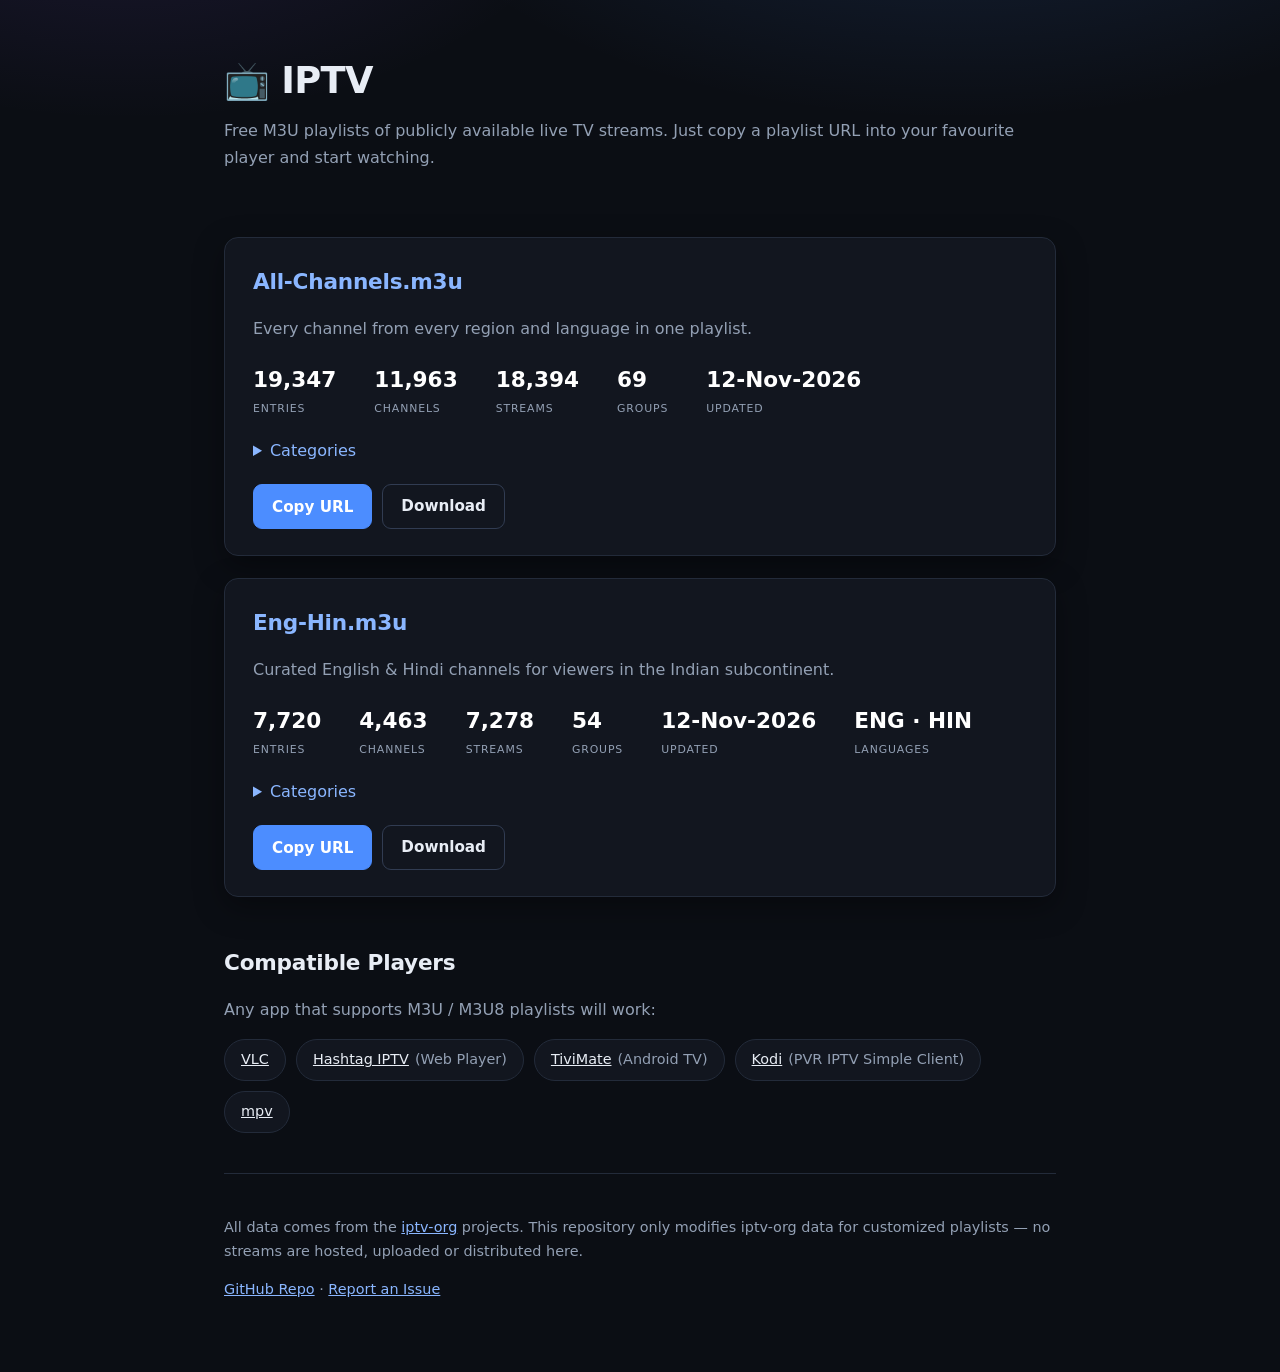
==== commit 315508e1: "Update README and index.html titles; enhance style.css for dark theme" ====
--- a/index.html
+++ b/index.html
@@ -4,7 +4,7 @@
 <head>
 	<meta charset="UTF-8">
 	<meta name="viewport" content="width=device-width, initial-scale=1.0">
-	<title>Albus IPTV — Free M3U Playlists</title>
+	<title>IPTV — Free M3U Playlists</title>
 	<meta name="description"
 		content="Free M3U playlists generated from publicly available streams. All-Channels (worldwide) and Eng-Hin (English & Hindi) playlists for VLC, TiviMate, Kodi and more.">
 	<link rel="icon"
@@ -15,7 +15,7 @@
 <body>
 	<div class="container">
 		<header>
-			<h1>📺 Albus IPTV</h1>
+			<h1>📺 IPTV</h1>
 			<p class="muted">
 				Free M3U playlists of publicly available live TV streams.
 				Just copy a playlist URL into your favourite player and start watching.
@@ -29,12 +29,11 @@
 				<ul class="stats"></ul>
 				<details class="groups" hidden>
 					<summary>Categories</summary>
-					<table></table>
+					<div class="table-wrap"><table></table></div>
 				</details>
 				<div class="actions">
 					<button class="copy" data-file="All-Channels.m3u">Copy URL</button>
 					<a class="btn" href="All-Channels.m3u" download>Download</a>
-					<a class="btn" href="All-Channels.m3u" target="_blank" rel="noopener">View</a>
 				</div>
 			</section>
 
@@ -44,12 +43,11 @@
 				<ul class="stats"></ul>
 				<details class="groups" hidden>
 					<summary>Categories</summary>
-					<table></table>
+					<div class="table-wrap"><table></table></div>
 				</details>
 				<div class="actions">
 					<button class="copy" data-file="Eng-Hin.m3u">Copy URL</button>
 					<a class="btn" href="Eng-Hin.m3u" download>Download</a>
-					<a class="btn" href="Eng-Hin.m3u" target="_blank" rel="noopener">View</a>
 				</div>
 			</section>
 		</main>
--- a/site-files/style.css
+++ b/site-files/style.css
@@ -1,4 +1,23 @@
-/* Albus IPTV — minimal landing page styles */
+/* Albus IPTV — dark theme landing page styles */
+
+:root {
+	color-scheme: dark;
+
+	--bg: #0b0e14;
+	--surface: #12161f;
+	--surface-2: #182030;
+	--border: #232b3a;
+	--border-strong: #313c52;
+	--text: #e8edf5;
+	--muted: #93a0b4;
+	--accent: #4c8dff;
+	--accent-hover: #6ea3ff;
+	--accent-soft: rgba(76, 141, 255, 0.14);
+	--accent-text: #8ab6ff;
+	--radius: 14px;
+	--radius-sm: 9px;
+	--shadow: 0 10px 30px rgba(0, 0, 0, 0.35);
+}
 
 * {
 	box-sizing: border-box;
@@ -6,76 +25,137 @@
 
 body {
 	margin: 0;
-	font-family: system-ui, -apple-system, "Segoe UI", Roboto, sans-serif;
-	line-height: 1.6;
-	color: #1a1a1a;
-	background: #fafafa;
+	font-family: system-ui, -apple-system, "Segoe UI", Roboto, "Helvetica Neue", Arial, sans-serif;
+	line-height: 1.65;
+	color: var(--text);
+	background-color: var(--bg);
+	background:
+		radial-gradient(900px 460px at 75% -180px, rgba(76, 141, 255, 0.18), transparent 65%),
+		radial-gradient(720px 400px at 10% -140px, rgba(139, 92, 246, 0.14), transparent 65%),
+		var(--bg);
+	-webkit-font-smoothing: antialiased;
+}
+
+::selection {
+	background: rgba(76, 141, 255, 0.35);
 }
 
 .container {
-	max-width: 860px;
+	max-width: 880px;
 	margin: 0 auto;
-	padding: 0 20px;
-}
-
+	padding: 0 24px;
+}
+
+/* Typography */
 header {
-	padding: 48px 0 8px;
+	padding: 60px 0 10px;
 }
 
 h1 {
-	margin: 0 0 8px;
+	margin: 0 0 10px;
+	font-size: 2.3rem;
+	line-height: 1.15;
+	letter-spacing: -0.02em;
 }
 
 h2 {
 	margin: 0 0 8px;
+	font-size: 1.35rem;
+	letter-spacing: -0.01em;
 }
 
 .muted {
-	color: #555;
+	color: var(--muted);
+}
+
+a {
+	color: var(--accent-text);
+}
+
+a:hover {
+	color: #a8c8ff;
 }
 
 /* Playlist cards */
 .playlists {
 	display: grid;
-	gap: 20px;
-	margin: 32px 0;
+	gap: 22px;
+	margin: 40px 0;
 }
 
 .playlist {
-	background: #fff;
-	border: 1px solid #ddd;
-	border-radius: 8px;
-	padding: 24px;
+	background: var(--surface);
+	border: 1px solid var(--border);
+	border-radius: var(--radius);
+	padding: 26px 28px;
+	box-shadow: var(--shadow);
+	transition: border-color 0.2s ease;
+}
+
+.playlist:hover {
+	border-color: var(--border-strong);
+}
+
+.playlist h2 a {
+	text-decoration: none;
+}
+
+.playlist h2 a:hover {
+	text-decoration: underline;
 }
 
 /* Stats loaded from .stats.json */
 .stats {
 	display: flex;
 	flex-wrap: wrap;
-	gap: 8px 32px;
+	gap: 12px 38px;
 	list-style: none;
 	padding: 0;
-	margin: 16px 0;
+	margin: 20px 0;
 }
 
 .stats li {
 	display: flex;
 	flex-direction: column;
+	gap: 2px;
 }
 
 .stats b {
-	font-size: 1.25rem;
+	font-size: 1.35rem;
+	font-weight: 700;
+	font-variant-numeric: tabular-nums;
+	color: #fff;
 }
 
 .stats small {
-	color: #555;
+	color: var(--muted);
 	text-transform: uppercase;
-	font-size: 0.7rem;
-	letter-spacing: 0.05em;
-}
-
+	font-size: 0.68rem;
+	letter-spacing: 0.08em;
+}
+
+/* Category tables */
 .groups {
-	margin: 12px 0;
+	margin: 14px 0 4px;
+}
+
+.groups summary {
+	cursor: pointer;
+	color: var(--accent-text);
+	font-weight: 500;
+	user-select: none;
+}
+
+.groups summary:hover {
+	text-decoration: underline;
+}
+
+.table-wrap {
+	max-height: 380px;
+	overflow: auto;
+	margin-top: 10px;
+	border: 1px solid var(--border);
+	border-radius: var(--radius-sm);
 }
 
 .groups table {
@@ -87,8 +167,27 @@
 .groups th,
 .groups td {
 	text-align: left;
-	padding: 4px 8px;
-	border-bottom: 1px solid #eee;
+	padding: 7px 12px;
+	border-bottom: 1px solid var(--border);
+}
+
+.groups tr:last-child td {
+	border-bottom: none;
+}
+
+.groups th {
+	position: sticky;
+	top: 0;
+	background: var(--surface-2);
+	color: var(--muted);
+	font-size: 0.72rem;
+	font-weight: 600;
+	text-transform: uppercase;
+	letter-spacing: 0.06em;
+}
+
+.groups tbody tr:hover {
+	background: rgba(76, 141, 255, 0.06);
 }
 
 /* Buttons */
@@ -96,51 +195,111 @@
 	display: flex;
 	flex-wrap: wrap;
 	gap: 10px;
-	margin-top: 16px;
+	margin-top: 20px;
 }
 
 .btn,
 .copy {
 	display: inline-block;
-	padding: 8px 16px;
-	border: 1px solid #2c62ff;
-	border-radius: 6px;
-	background: #2c62ff;
-	color: #fff;
+	padding: 9px 18px;
+	border-radius: var(--radius-sm);
+	border: 1px solid transparent;
 	font-size: 0.95rem;
+	font-weight: 600;
+	font-family: inherit;
 	cursor: pointer;
 	text-decoration: none;
+	transition: background 0.15s ease, border-color 0.15s ease, color 0.15s ease;
+}
+
+.copy {
+	background: var(--accent);
+	border-color: var(--accent);
+	color: #fff;
+}
+
+.copy:hover {
+	background: var(--accent-hover);
+	border-color: var(--accent-hover);
+	color: #fff;
 }
 
 .btn {
-	background: #fff;
-	color: #2c62ff;
-}
-
-.copy:hover,
+	background: transparent;
+	border-color: var(--border-strong);
+	color: var(--text);
+}
+
 .btn:hover {
-	opacity: 0.85;
-}
-
-/* Players + footer */
+	border-color: var(--accent);
+	background: var(--accent-soft);
+	color: var(--accent-text);
+}
+
+.copy:focus-visible,
+.btn:focus-visible,
+a:focus-visible,
+summary:focus-visible {
+	outline: 2px solid var(--accent);
+	outline-offset: 2px;
+}
+
+/* Players */
 .players {
-	margin: 40px 0;
+	margin: 48px 0 40px;
 }
 
 .players ul {
+	display: flex;
+	flex-wrap: wrap;
+	gap: 10px;
 	list-style: none;
 	padding: 0;
-	margin: 8px 0;
+	margin: 14px 0 0;
 }
 
 .players li {
-	display: inline-block;
-	margin: 0 16px 6px 0;
-}
-
+	display: inline-flex;
+	align-items: center;
+	gap: 6px;
+	padding: 8px 16px;
+	border: 1px solid var(--border);
+	border-radius: 999px;
+	background: var(--surface);
+	font-size: 0.9rem;
+	color: var(--muted);
+	transition: border-color 0.15s ease, background 0.15s ease;
+}
+
+.players li:hover {
+	border-color: var(--accent);
+	background: var(--accent-soft);
+}
+
+.players a {
+	color: var(--text);
+	font-weight: 500;
+}
+
+.players a:hover {
+	color: var(--accent-text);
+}
+
+/* Footer */
 footer {
-	border-top: 1px solid #ddd;
-	padding: 28px 0;
+	border-top: 1px solid var(--border);
+	padding: 28px 0 56px;
 	font-size: 0.9rem;
-	color: #555;
-}
+	color: var(--muted);
+}
+
+footer a {
+	color: var(--accent-text);
+}
+
+/* Motion preferences */
+@media (prefers-reduced-motion: reduce) {
+	* {
+		transition: none !important;
+	}
+}
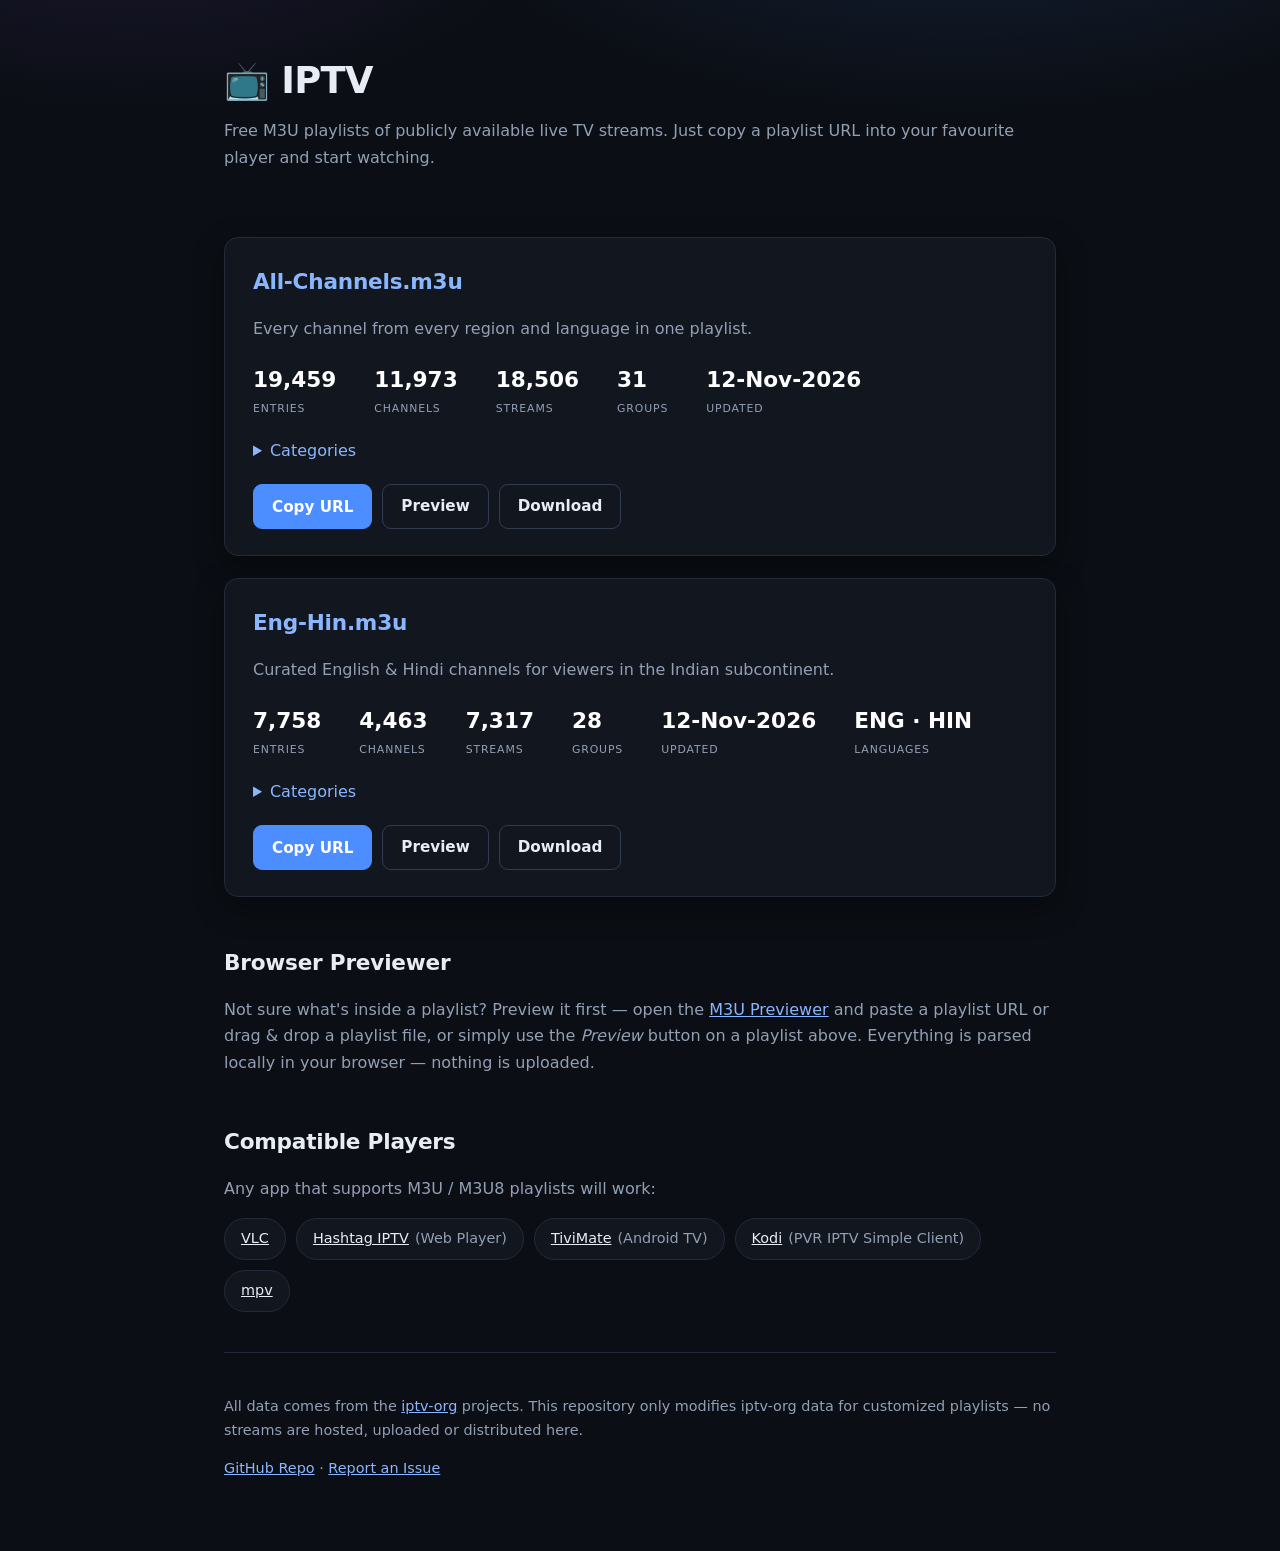
==== commit cba3298a: "Refactor code structure for improved readability and maintainability; added m3u previewer" ====
--- a/index.html
+++ b/index.html
@@ -33,6 +33,7 @@
 				</details>
 				<div class="actions">
 					<button class="copy" data-file="All-Channels.m3u">Copy URL</button>
+					<a class="btn" href="https://albus-percival.github.io/iptv/m3u-previewer.html?open=https://albus-percival.github.io/iptv/All-Channels.m3u">Preview</a>
 					<a class="btn" href="All-Channels.m3u" download>Download</a>
 				</div>
 			</section>
@@ -47,10 +48,22 @@
 				</details>
 				<div class="actions">
 					<button class="copy" data-file="Eng-Hin.m3u">Copy URL</button>
+					<a class="btn" href="https://albus-percival.github.io/iptv/m3u-previewer.html?open=https://albus-percival.github.io/iptv/Eng-Hin.m3u">Preview</a>
 					<a class="btn" href="Eng-Hin.m3u" download>Download</a>
 				</div>
 			</section>
 		</main>
+
+		<section class="previewer">
+			<h2>Browser Previewer</h2>
+			<p class="muted">
+				Not sure what's inside a playlist? Preview it first — open the
+				<a href="https://albus-percival.github.io/iptv/m3u-previewer.html">M3U Previewer</a>
+				and paste a playlist URL or drag & drop a playlist file, or simply use the
+				<em>Preview</em> button on a playlist above. Everything is parsed locally in
+				your browser — nothing is uploaded.
+			</p>
+		</section>
 
 		<section class="players">
 			<h2>Compatible Players</h2>
--- a/site-files/style.css
+++ b/site-files/style.css
@@ -244,6 +244,11 @@
 	outline-offset: 2px;
 }
 
+/* Browser previewer blurb */
+.previewer {
+	margin: 48px 0 40px;
+}
+
 /* Players */
 .players {
 	margin: 48px 0 40px;
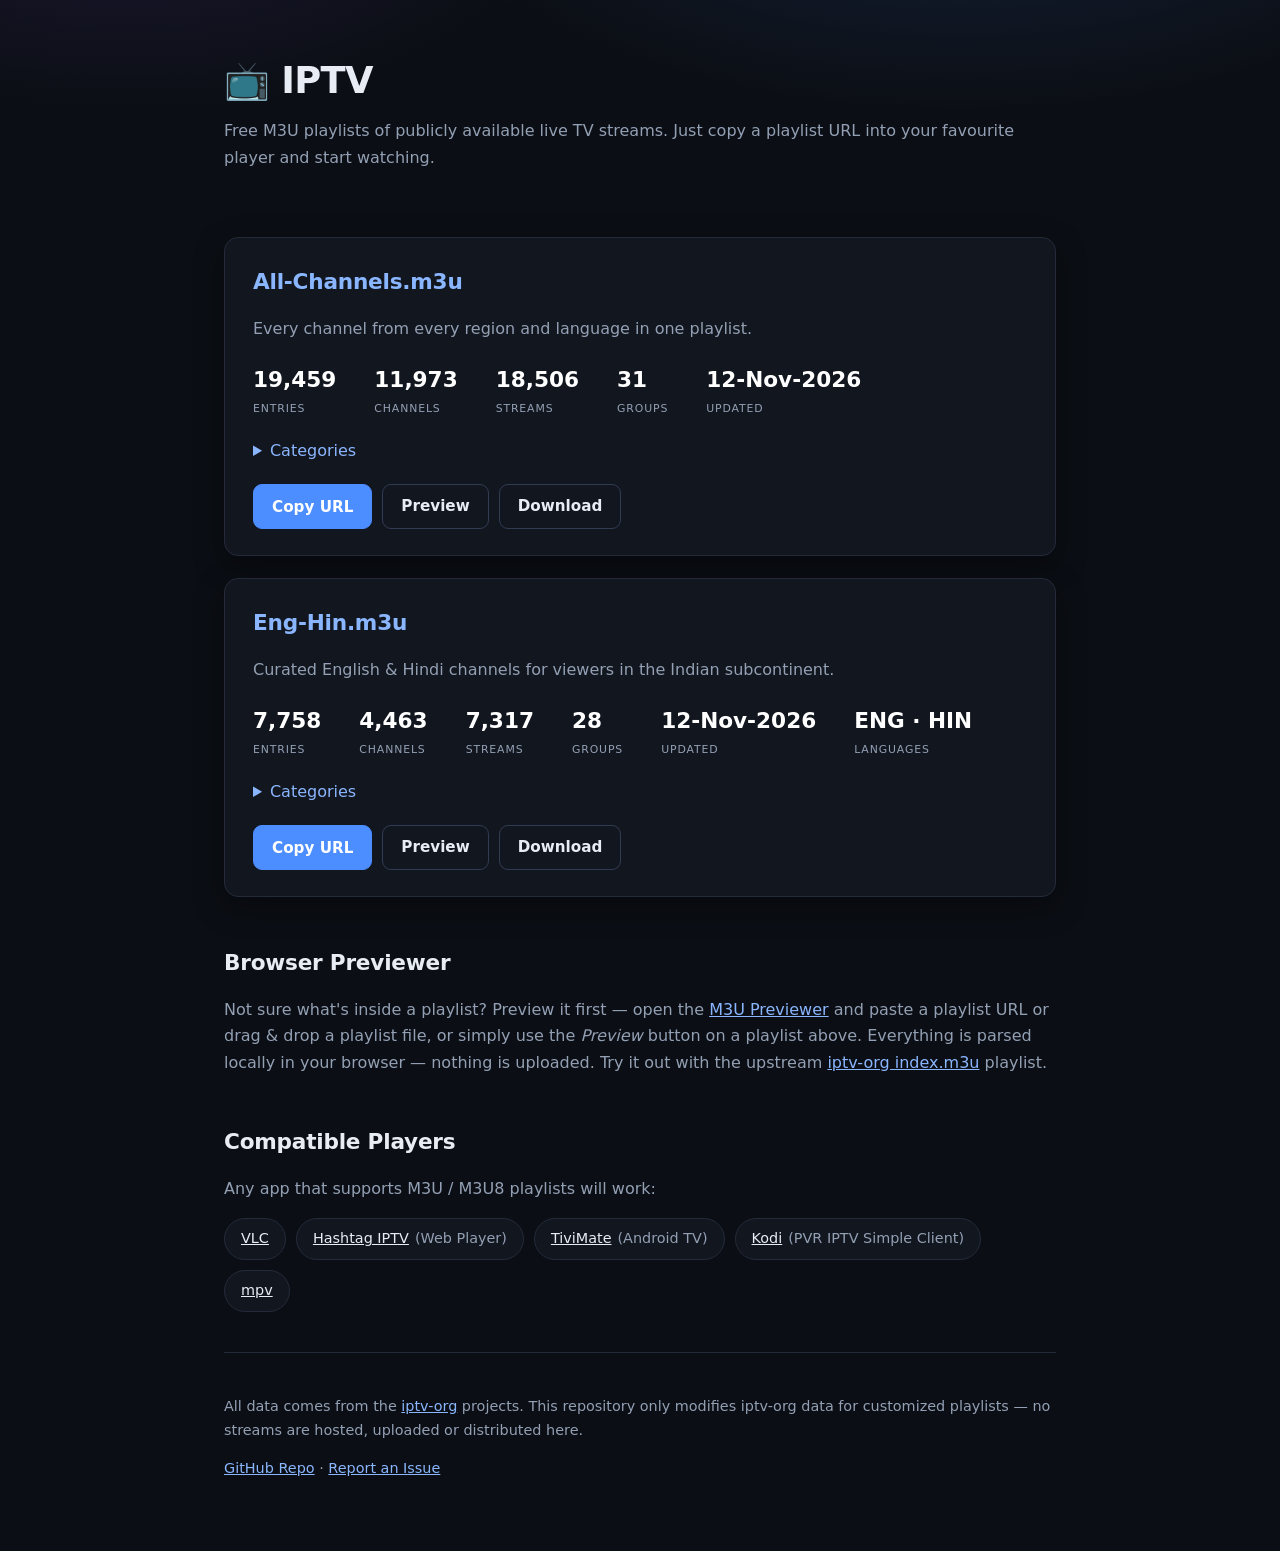
==== commit 7eec9665: "Add preview link for iptv-org index.m3u playlist in README.md and index.html" ====
--- a/index.html
+++ b/index.html
@@ -62,6 +62,7 @@
 				and paste a playlist URL or drag & drop a playlist file, or simply use the
 				<em>Preview</em> button on a playlist above. Everything is parsed locally in
 				your browser — nothing is uploaded.
+				Try it out with the upstream <a href="https://albus-percival.github.io/iptv/m3u-previewer.html?open=https://iptv-org.github.io/iptv/index.m3u">iptv-org index.m3u</a> playlist.
 			</p>
 		</section>
 
